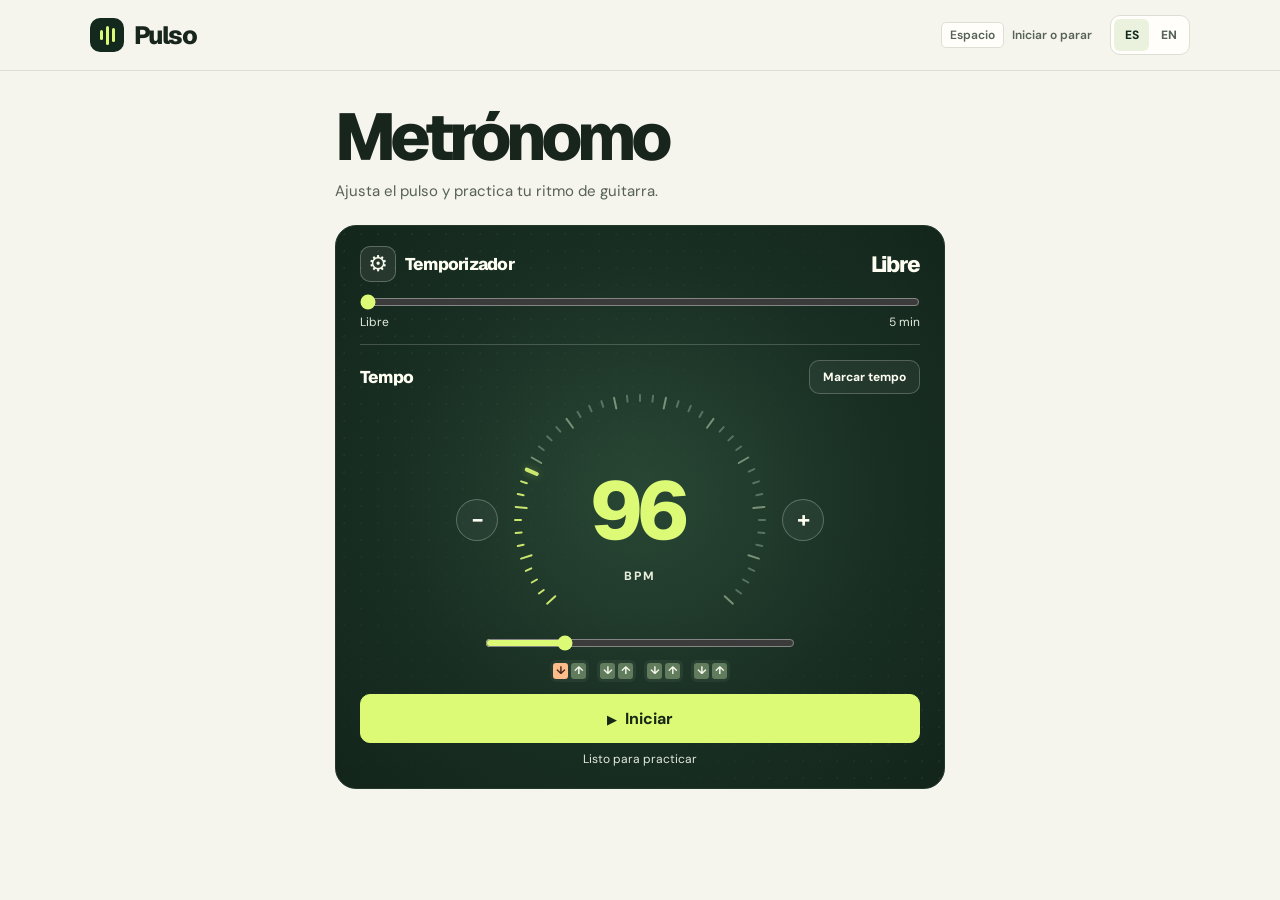
==== metronome.html @ c043bf54 "Standardize repository names and documentation in English" ====
<!doctype html>
<html lang="es">
<head>
<meta charset="utf-8">
<meta name="viewport" content="width=device-width,initial-scale=1">
<meta name="theme-color" content="#f5f4ed">
<title>Pulso — Metrónomo</title>
<link rel="stylesheet" href="navigation.css">
<link rel="preconnect" href="https://fonts.googleapis.com">
<link rel="preconnect" href="https://fonts.gstatic.com" crossorigin>
<link href="https://fonts.googleapis.com/css2?family=DM+Sans:wght@400;500;600;700&family=Geist:wght@400;600;700;800&display=swap" rel="stylesheet">
<style>
:root{color-scheme:light;--paper:#f5f4ed;--white:#fffefa;--ink:#18251c;--muted:#566256;--line:#dedfd4;--green:#14291e;--lime:#ddfa77;--soft:#eaf2dd;--orange:#ffbd8c}
*{box-sizing:border-box}body{margin:0;background:var(--paper);color:var(--ink);font-family:"DM Sans",system-ui,sans-serif}button,input,select{font:inherit;color:inherit}button,select,input[type=range]{cursor:pointer}button:focus-visible,input:focus-visible,select:focus-visible{outline:3px solid #628633;outline-offset:3px}button{border:1px solid var(--line);background:var(--white);border-radius:10px;font-weight:700;transition:background .15s,color .15s,border-color .15s}button:hover{border-color:#839279}button:disabled{cursor:default;opacity:.55}h1,h2,p{margin:0}h1,h2,.brand{font-family:Geist,system-ui,sans-serif}h1{font-size:clamp(42px,6vw,66px);font-weight:800;letter-spacing:-.075em;line-height:1.07}h2{font-size:21px;letter-spacing:-.045em;font-weight:800}.shell{width:min(1100px,calc(100% - 64px));margin:auto}.mast{border-bottom:1px solid var(--line)}.mast .shell{height:70px;display:flex;justify-content:space-between;align-items:center}.brand{font-weight:800;font-size:25px;letter-spacing:-.065em;display:flex;align-items:center;gap:10px}.logo{width:34px;height:34px;background:var(--green);border-radius:10px;display:flex;align-items:center;justify-content:center;gap:3px}.logo i{width:3px;border-radius:3px;height:10px;background:var(--lime)}.logo i:nth-child(2){height:19px}.logo i:nth-child(3){height:14px}.key{font-size:12px;color:var(--muted);font-weight:600;display:flex;gap:8px;align-items:center}kbd{font:inherit;background:var(--white);border:1px solid var(--line);border-radius:5px;padding:4px 8px}
main{padding:31px 0 42px}.intro{margin-bottom:24px}.intro p{margin-top:8px;color:var(--muted);font-size:15px}.card{background:var(--white);border:1px solid var(--line);border-radius:21px;padding:20px}.tempo{position:relative;isolation:isolate;overflow:hidden;background:radial-gradient(ellipse at 50% 48%,#294735 0%,#192f23 56%,#13251b 100%);color:#fffef2;border:1px solid #213829;display:flex;flex-direction:column;justify-content:space-between;padding:20px 24px}.tempo:before{content:"";position:absolute;inset:0;z-index:-1;background-image:radial-gradient(#ecffda 1px,transparent 1px);background-size:17px 17px;opacity:.065;mask-image:linear-gradient(135deg,#000,transparent 67%,#000)}.tempo header,.card header,.rhythm-head{display:flex;justify-content:space-between;align-items:center;gap:12px}.tempo h2{font-size:17px}.tap{padding:8px 13px;background:#ffffff0d;border-color:#ffffff38;color:#fffef2;font-size:12px}.tap:hover{background:#ffffff1a}.dial-row{display:flex;align-items:center;justify-content:center;gap:16px}.dial{width:252px;aspect-ratio:1;position:relative;display:grid;place-items:center;flex-shrink:0}.ring{position:absolute;inset:0;pointer-events:none}.tick{position:absolute;left:calc(50% - 1px);top:0;width:2px;height:100%;transform:rotate(var(--angle))}.tick:before{content:"";display:block;height:8px;background:#73927d;border-radius:2px;opacity:.66}.tick.major:before{height:13px;background:#a7bea0}.tick.passed:before{background:var(--lime);opacity:.9}.tick.current:before{height:15px;width:4px;margin-left:-1px;box-shadow:0 0 9px #ddfa7760}.dial-value{text-align:center;margin-top:3px;position:relative}.dial-value input{width:174px;text-align:center;display:block;border:0;border-radius:12px;background:transparent;color:var(--lime);font-family:Geist,sans-serif;font-size:81px;font-weight:800;letter-spacing:-.095em;line-height:1;padding:0 8px 0 0;appearance:textfield;cursor:text}.dial-value input::-webkit-inner-spin-button,.dial-value input::-webkit-outer-spin-button{appearance:none;margin:0}.dial-value span{display:block;font-size:12px;font-weight:800;letter-spacing:.17em;color:#e8eddc;margin-top:5px}.step{width:42px;height:42px;flex-shrink:0;border-radius:50%;background:#ffffff0b;border-color:#ffffff40;color:#fffef2;font-size:23px;line-height:1}.step:hover{background:#ffffff20}.tempo-range{display:block;width:min(310px,100%);margin:-10px auto 18px;accent-color:var(--lime);height:14px}.play{background:var(--lime);border-color:var(--lime);color:#172716;width:100%;padding:13px;font-size:16px;min-height:49px}.play:hover{background:#edffa9;border-color:#edffa9}.play-icon{display:inline-block;margin-right:8px;font-size:13px}.card label.title,.label{display:block;font-size:12px;font-weight:700;color:var(--muted);margin-bottom:6px}.config{display:grid;grid-template-columns:1fr 1.25fr;gap:12px;margin-top:15px}select{width:100%;min-height:38px;border:1px solid var(--line);border-radius:9px;background:#f7f8f2;padding:4px 8px;font-weight:700;font-size:14px}.quick{display:grid;grid-auto-flow:column;grid-auto-columns:1fr;gap:5px}.quick button{min-height:33px;font-size:12px;padding:4px;white-space:nowrap}.quick button[aria-pressed=true]{background:var(--soft);border-color:#a8ba96;color:#284220}.count{margin-top:13px}.time{font-size:22px;font-family:Geist,sans-serif;font-weight:800;letter-spacing:-.05em;font-variant-numeric:tabular-nums}.sound-row{display:grid;grid-template-columns:minmax(90px,.8fr) 1fr auto;align-items:end;gap:10px;margin-top:9px}.sound-row select{min-height:33px}.volume{width:100%;accent-color:#365b36;height:18px;margin:0 0 7px;display:block}.mute{font-size:11px;min-height:33px;padding:4px 8px}.rhythm{margin-top:16px}.rhythm-head{align-items:flex-start}.rhythm-head p{font-size:13px;color:var(--muted);margin-top:4px}.rhythm-head select{width:auto;min-height:34px}.pattern{display:grid;grid-template-columns:repeat(var(--groups),minmax(0,1fr));gap:10px;margin-top:14px}.beat{display:grid;gap:4px;grid-template-columns:repeat(var(--sub),minmax(0,1fr));background:#f2f4eb;padding:5px;border-radius:11px}.cell{position:relative;min-width:0;min-height:47px;padding:3px 1px;display:grid;align-content:center;justify-items:center;gap:1px;background:#fffefa;color:#4f624f;border-color:#e0e4d8;border-radius:7px}.cell .count-label{font-size:10px;font-weight:800}.cell .stroke{font-size:19px;line-height:1}.cell[data-mode=2]{background:var(--orange);color:#452918;border-color:#f2a875}.cell[data-mode=0]{background:transparent;border-style:dashed;color:#5f6a5c}.cell.active{outline:2px solid #33592b;outline-offset:-2px;background:var(--lime);color:#1b321b}.legend{display:flex;flex-wrap:wrap;gap:6px 15px;align-items:center;font-size:11px;color:var(--muted);margin-top:10px}.legend b{color:var(--ink);font-size:15px;margin-right:3px}.legend .accent{color:#884718}.status{color:#e3ebdd;font-size:12px;text-align:center;margin-top:8px;min-height:17px}.sr{position:absolute;width:1px;height:1px;overflow:hidden;clip-path:inset(50%);white-space:nowrap}
@media(max-width:900px){.shell{width:calc(100% - 40px)}.dial-row{gap:9px}.dial{width:215px}.dial-value input{font-size:70px;width:151px}.tempo,.card{padding:16px}.pattern{grid-template-columns:repeat(var(--compact),minmax(0,1fr))}}
@media(max-width:690px){.shell{width:calc(100% - 28px)}.mast .shell{height:57px}.key{display:none}main{padding-top:22px}.intro{margin-bottom:17px}.dial{width:231px}.tempo-range{margin-top:-8px}.rhythm{margin-top:12px}.rhythm-head{flex-wrap:wrap}.pattern{grid-template-columns:repeat(var(--mobile),minmax(0,1fr));gap:6px}.beat{padding:4px}.cell{min-height:42px}}
@media(max-width:360px){.dial{width:191px}.dial-value input{font-size:60px;width:135px}.step{width:35px;height:35px}.quick button{font-size:11px}}
.cell[data-mode="0"].active{background:#d6ddd1;color:#3e4e3e;outline-color:#788876}
.tempo .tempo-range{margin-bottom:10px}
.pattern-preview{display:flex;flex-wrap:wrap;justify-content:center;gap:5px 8px;max-width:100%;margin:0 auto 12px}
.preview-beat{display:flex;gap:3px;padding:3px;background:#ffffff0c;border-radius:6px}
.preview-step{display:grid;place-items:center;width:15px;height:16px;border-radius:3px;background:#607c5d;color:#f5f8eb;font-size:11px;font-weight:800;line-height:1}
.preview-step[data-mode="0"]{background:#394741;color:#9aa59f}
.preview-step[data-mode="2"]{background:var(--orange);color:#452918}
.preview-step.active{background:var(--lime);color:#1b321b;box-shadow:0 0 0 1px #efffb6}
.preview-step[data-mode="0"].active{background:#66746c;color:#e3e8e3;box-shadow:0 0 0 1px #8f9c93}
.pattern[data-custom="true"] .cell{min-height:57px}
.pattern[data-custom="true"] .cell[data-mode="1"]:not(.active){background:#ddedc7;border-color:#88a575;color:#294724}
.pattern[data-custom="true"] .cell[data-mode="0"]:not(.active){background:#edf0e9;border-color:#a8b2a1;color:#586454}
.cell::after{display:none;content:attr(data-symbol);font-size:11px;line-height:1;font-weight:800}
.pattern[data-custom="true"] .cell::after{display:block}
.drum-control{display:flex;align-items:center;gap:8px;margin-top:13px;font-size:13px;font-weight:700;cursor:pointer}
.drum-control input{width:17px;height:17px;margin:0;accent-color:#365b36;cursor:pointer}
.save-row{display:flex;flex-wrap:wrap;align-items:center;gap:10px;margin-top:12px}
.save-row[hidden]{display:none}
.save-row button{padding:7px 11px;background:var(--soft);border-color:#a8ba96;font-size:13px}
.save-row span{color:var(--muted);font-size:12px}
.session-timer{margin-bottom:15px;padding-bottom:14px;border-bottom:1px solid #ffffff30}
.session-timer header{margin-bottom:8px}
.duration-range{display:block;width:100%;height:24px;margin:0;accent-color:var(--lime)}
.duration-range:disabled{cursor:default;opacity:.6}
.duration-scale{display:flex;justify-content:space-between;color:#e3ebdd;font-size:12px}
.count-card .quick{margin-top:12px}
main.shell{max-width:610px}
.timer-title{display:flex;align-items:center;gap:9px}
.settings-button{display:grid;place-items:center;width:36px;height:36px;padding:0;background:#ffffff13;color:#f7f8ea;border-color:#ffffff40}
.settings-button span{font-size:22px;line-height:1}
.settings-button:hover{background:#ffffff26;border-color:#ffffff80}
.settings{width:min(740px,calc(100% - 28px));max-width:none;max-height:calc(100% - 28px);padding:20px;border:1px solid var(--line);border-radius:21px;background:var(--paper);color:var(--ink);box-shadow:0 18px 70px #101d1850;overscroll-behavior:contain}
.settings::backdrop{background:#101e17a6}
.settings-header{display:flex;justify-content:space-between;align-items:center;gap:12px;margin-bottom:14px}
.settings-header h2{font-size:27px}
.settings-close{padding:8px 13px;font-size:13px}
.settings-grid{display:grid;grid-template-columns:repeat(2,minmax(0,1fr));gap:12px}
.settings .card{padding:16px}
.settings-sound{grid-column:1/-1}
@media(max-width:630px){.settings{padding:14px}.settings-grid{grid-template-columns:1fr}.settings .card{padding:13px}}
@media(prefers-reduced-motion:reduce){button{transition:none}}
</style>
</head>
<body>
<header class="mast">
  <div class="shell">
    <a class="brand" href="index.html" data-page="index.html" data-i18n-label="home" aria-label="Inicio de Pulso"><span class="logo" aria-hidden="true"><i></i><i></i><i></i></span>Pulso</a>
    <div class="header-controls">
    <span class="key"><kbd data-i18n="space">Espacio</kbd><span data-i18n="shortcut">Iniciar o parar</span></span>
    <div class="languages" role="group" aria-label="Idioma" data-i18n-label="language">
      <button type="button" data-language="es" lang="es" aria-label="Español" aria-pressed="true">ES</button>
      <button type="button" data-language="en" lang="en" aria-label="English" aria-pressed="false">EN</button>
    </div>
    </div>
  </div>
</header>
<main class="shell">
<div class="intro"><h1 data-i18n="metronome">Metrónomo</h1><p data-i18n="practice">Ajusta el pulso y practica tu ritmo de guitarra.</p></div>
<section class="tempo card" aria-labelledby="tempo-heading">
<div class="session-timer" role="group" aria-labelledby="timer-heading">
<header><div class="timer-title"><button type="button" class="settings-button" id="open-settings" aria-label="Abrir configuración" data-i18n-label="openSettings" aria-haspopup="dialog" aria-controls="settings"><span aria-hidden="true">⚙</span></button><h2 id="timer-heading" data-i18n="timer">Temporizador</h2></div><output class="time" id="remaining" for="duration-range" aria-label="Tiempo restante" data-i18n-label="remaining" aria-live="off">Libre</output></header>
<input type="range" class="duration-range" id="duration-range" min="0" max="300" step="15" value="0" aria-label="Duración de la sesión" data-i18n-label="duration" aria-valuetext="Libre">
<div class="duration-scale" aria-hidden="true"><span data-i18n="free">Libre</span><span>5 min</span></div>
</div>
<header><h2 id="tempo-heading" data-i18n="tempo">Tempo</h2><button class="tap" id="tap" data-i18n="tap">Marcar tempo</button></header>
<div class="dial-row"><button class="step" id="slower" aria-label="Bajar un BPM" data-i18n-label="slower">−</button><div class="dial"><div class="ring" id="ring" aria-hidden="true"></div><label class="dial-value"><input type="number" id="bpm" min="30" max="300" inputmode="numeric" value="96" aria-label="Tempo en BPM" data-i18n-label="bpm"><span aria-hidden="true">BPM</span></label></div><button class="step" id="faster" aria-label="Subir un BPM" data-i18n-label="faster">+</button></div>
<input type="range" id="tempo-range" class="tempo-range" min="30" max="300" value="96" aria-label="Ajustar el tempo" data-i18n-label="adjustTempo">
<div id="pattern-preview" class="pattern-preview" aria-hidden="true"></div>
<button id="play" class="play"><span class="play-icon" aria-hidden="true">▶</span><span data-i18n="start">Iniciar</span></button>
<p id="status" class="status" role="status" data-i18n="ready">Listo para practicar</p>
</section>
</main>
<dialog id="settings" class="settings" aria-labelledby="settings-heading">
<header class="settings-header">
<h2 id="settings-heading" data-i18n="settings">Configuración</h2>
<form method="dialog"><button class="settings-close" autofocus data-i18n="close">Cerrar</button></form>
</header>
<div class="settings-grid">
<section class="card" aria-labelledby="time-signature-heading">
<header><h2 id="time-signature-heading" data-i18n="meterAndSubdivision">Compás y subdivisión</h2></header>
<div class="config">
<label><span class="title" data-i18n="meter">Compás</span><select id="meter"><option>2/4</option><option>3/4</option><option selected>4/4</option><option>5/4</option><option>7/4</option><option>6/8</option><option>7/8</option><option>9/8</option><option>12/8</option></select></label>
<label><span class="title" data-i18n="subdivision">Subdivisión</span><select id="division"><option value="1">Un clic por pulso</option><option value="2" selected>Dos por pulso</option><option value="3">Tres por pulso</option><option value="4">Cuatro por pulso</option></select></label>
</div>
</section>
<section class="card count-card" aria-labelledby="count-heading">
<h2 id="count-heading" data-i18n="countIn">Cuenta de entrada</h2>
<div class="quick" id="counts" role="group" aria-label="Cuenta de entrada" data-i18n-label="countIn"><button data-value="0" aria-pressed="false" data-i18n="noCount">Sin cuenta</button><button data-value="3" aria-pressed="false" data-i18n="threeBeats">3 pulsos</button><button data-value="4" aria-pressed="true" data-i18n="fourBeats">4 pulsos</button></div>
</section>
<section class="card settings-sound" aria-labelledby="sound-heading">
<header><h2 id="sound-heading" data-i18n="sound">Sonido</h2></header>
<div class="sound-row"><label><span class="sr" data-i18n="tone">Timbre</span><select id="tone"><option value="wood" data-i18n="wood">Madera</option><option value="click" data-i18n="click">Clic</option><option value="digital" data-i18n="digital">Digital</option></select></label><label><span class="sr" data-i18n="volume">Volumen</span><input id="volume" type="range" min="0" max="100" value="67" class="volume"></label><button id="mute" class="mute" aria-pressed="false" data-i18n="mute">Silenciar</button></div>
<label class="drum-control"><input id="drums" type="checkbox"> <span data-i18n="drums">Batería de acompañamiento</span></label>
</section>
</div>
<section class="card rhythm" aria-labelledby="rhythm-heading">
<div class="rhythm-head"><div><h2 id="rhythm-heading" data-i18n="pattern">Patrón de guitarra</h2><p data-i18n="patternHelp">Toca una casilla para alternar entre clic, acento y silencio.</p></div>
<label><span class="sr" data-i18n="preset">Patrón predefinido</span><select id="preset"><option value="all" data-i18n="all">Todos los golpes</option><option value="down" data-i18n="downOnly">Solo púa ↓</option><option value="up" data-i18n="upOnly">Solo contrapúa ↑</option><option value="custom" data-i18n="custom">Personalizado</option></select></label></div>
<div id="pattern" class="pattern"></div>
<div class="save-row" id="save-row" hidden><button id="save-pattern" data-i18n="save">Guardar patrón</button><span id="save-status" role="status"></span></div>
<div class="legend"><span><b>↓</b> <span data-i18n="downstroke">Púa</span></span><span><b>↑</b> <span data-i18n="upstroke">Contrapúa</span></span><span><b>✓</b> <span data-i18n="click">Clic</span></span><span><b class="accent">●</b> <span data-i18n="accent">Acento</span></span><span><b>−</b> <span data-i18n="silence">Silencio</span></span></div>
</section>
</dialog>
<script src="i18n.js"></script>
<script>
const $ = id => document.getElementById(id);
const bpmInput = $('bpm');
const slider = $('tempo-range');
const status = $('status');
const remaining = $('remaining');
const durationRange = $('duration-range');
const playButton = $('play');
const settings = $('settings');
const ticks = Array.from({length: 45}, (_, index) => {
  const tick = document.createElement('i');
  tick.className = 'tick' + (index % 4 === 0 ? ' major' : '');
  tick.style.setProperty('--angle', (index * 6 - 132) + 'deg');
  $('ring').append(tick);
  return tick;
});
let bpm = 96;
let duration = 0;
let countIn = 4;
let lastTap = 0;
let tapIntervals = [];
let modes = [];
let cells = [];
let previewSteps = [];
const patternDrafts = new Map();
const patternStorageKey = 'pulso.patterns.v1';
let savedPatterns = {};
try {
  const stored = JSON.parse(localStorage.getItem(patternStorageKey));
  if (stored && typeof stored === 'object' && !Array.isArray(stored)) savedPatterns = stored;
} catch {
  // The pattern editor also works when browser storage is unavailable.
}
let audio;
let output;
let drumNoise;
let session;
let startRequest = 0;
let activeStep;

function setTempo(raw) {
  if (raw !== '' && Number.isFinite(Number(raw))) {
    bpm = Math.max(30, Math.min(300, Math.round(Number(raw))));
  }
  bpmInput.value = slider.value = bpm;
  const position = Math.round((bpm - 30) / 270 * (ticks.length - 1));
  ticks.forEach((tick, index) => {
    tick.classList.toggle('passed', index <= position);
    tick.classList.toggle('current', index === position);
  });
}
function pulseCount() {
  const meter = $('meter').value;
  return {'6/8': 2, '9/8': 3, '12/8': 4}[meter] ?? Number(meter.split('/')[0]);
}
function isCompoundMeter() {
  return ['6/8', '9/8', '12/8'].includes($('meter').value);
}
function subdivisionLabels() {
  const meter = $('meter').value;
  const labels = [t('onePerBeat'), t('eighth'), t('triplets'), t('sixteenth')];
  if (isCompoundMeter()) {
    labels.splice(1, 3, t('twoPerBeat'), t('compoundEighth'), t('fourPerBeat'));
  }
  if (meter === '7/8') labels.splice(1, 3, t('sixteenthPair'), t('threePerBeat'), t('thirtySecond'));
  Array.from($('division').options).forEach((option, index) => option.text = labels[index]);
}
function setCell(index, mode) {
  modes[index] = mode;
  cells[index].dataset.mode = mode;
  previewSteps[index].dataset.mode = mode;
  cells[index].dataset.symbol = ['−', '✓', '●'][mode];
  labelCell(index);
}
function labelCell(index) {
  const cell = cells[index];
  const sub = Number($('division').value);
  cell.setAttribute('aria-label', t('step', {
    beat: Math.floor(index / sub) + 1,
    slot: index % sub + 1,
    direction: t(cell.dataset.direction).toLocaleLowerCase(pulsoLanguage),
    sound: t(['silence', 'click', 'accent'][modes[index]]).toLocaleLowerCase(pulsoLanguage)
  }));
}
function labelPattern() {
  const sub = Number($('division').value);
  const ternary = pulsoLanguage === 'es' ? ['la', 'li'] : isCompoundMeter() ? ['&', 'a'] : ['trip', 'let'];
  const syllables = {2: ['&'], 3: ternary, 4: ['e', '&', 'a']};
  cells.forEach((cell, index) => {
    const slot = index % sub;
    cell.firstElementChild.textContent = slot ? syllables[sub][slot - 1] : Math.floor(index / sub) + 1;
    labelCell(index);
  });
}
function showActiveStep(index) {
  cells[activeStep]?.classList.remove('active');
  previewSteps[activeStep]?.classList.remove('active');
  activeStep = index;
  cells[index]?.classList.add('active');
  previewSteps[index]?.classList.add('active');
}
function patternKey() {
  return $('meter').value + ':' + $('division').value;
}
function syncPatternEditor(message = '') {
  const custom = $('preset').value === 'custom';
  $('pattern').dataset.custom = String(custom);
  $('save-row').hidden = !custom;
  setCopy($('save-status'), custom ? message : '');
}
function renderPattern() {
  const pulses = pulseCount();
  const sub = Number($('division').value);
  const preset = $('preset');
  const key = patternKey();
  const stored = savedPatterns[key];
  const saved = Array.isArray(stored) && stored.length === pulses * sub
    && stored.every(mode => mode === 0 || mode === 1 || mode === 2) ? stored : undefined;
  const draft = patternDrafts.get(key);
  const customModes = preset.value === 'custom' ? draft ?? saved ?? Array(pulses * sub).fill(0) : undefined;
  syncPatternEditor(draft ? 'unsaved' : saved ? 'saved' : '');
  const pattern = $('pattern');
  const preview = $('pattern-preview');
  pattern.replaceChildren();
  preview.replaceChildren();
  pattern.style.setProperty('--groups', pulses);
  pattern.style.setProperty('--compact', pulses <= 4 ? pulses : Math.ceil(pulses / 2));
  pattern.style.setProperty('--mobile', pulses === 3 ? 3 : 2);
  modes = [];
  cells = [];
  previewSteps = [];
  for (let beat = 0; beat < pulses; beat++) {
    const group = document.createElement('div');
    group.className = 'beat';
    group.style.setProperty('--sub', sub);
    const previewBeat = document.createElement('div');
    previewBeat.className = 'preview-beat';
    for (let slot = 0; slot < sub; slot++) {
      const index = beat * sub + slot;
      const upstroke = sub > 1 && (sub === 3 ? index % 2 === 1 : slot % 2 === 1);
      const cell = document.createElement('button');
      cell.className = 'cell';
      cell.dataset.direction = upstroke ? 'upstroke' : 'downstroke';
      const countLabel = document.createElement('span');
      countLabel.className = 'count-label';
      const stroke = document.createElement('span');
      stroke.className = 'stroke';
      stroke.textContent = upstroke ? '↑' : '↓';
      cell.append(countLabel, stroke);
      cells.push(cell);
      const previewStep = document.createElement('span');
      previewStep.className = 'preview-step';
      previewStep.textContent = stroke.textContent;
      previewSteps.push(previewStep);
      previewBeat.append(previewStep);
      const audible = preset.value === 'up' ? upstroke : preset.value !== 'down' || !upstroke;
      setCell(index, customModes?.[index] ?? (audible ? (index === 0 ? 2 : 1) : 0));
      cell.addEventListener('click', () => {
        setCell(index, (modes[index] + 1) % 3);
        preset.value = 'custom';
        patternDrafts.set(key, modes.slice());
        syncPatternEditor('unsaved');
      });
      group.append(cell);
    }
    pattern.append(group);
    preview.append(previewBeat);
  }
  labelPattern();
  showActiveStep(activeStep);
}
function formatTime(seconds) {
  return Math.floor(seconds / 60) + ':' + String(seconds % 60).padStart(2, '0');
}
function labelDuration() {
  durationRange.setAttribute('aria-valuetext', duration ? t('seconds', {seconds: duration}) : t('free'));
}
function changeVolume() {
  if (output) output.gain.setTargetAtTime($('mute').getAttribute('aria-pressed') === 'true' ? 0 : Number($('volume').value) / 100, audio.currentTime, .012);
}
function clickAt(time, strength) {
  if (!strength) return;
  const options = {wood: ['sine', 820, .051], click: ['triangle', 1100, .026], digital: ['square', 520, .044]};
  const [type, frequency, decay] = options[$('tone').value];
  const oscillator = audio.createOscillator();
  const envelope = audio.createGain();
  oscillator.type = type;
  oscillator.frequency.setValueAtTime(frequency * (strength === 2 ? 1.54 : strength === 3 ? .73 : 1), time);
  if (type === 'sine') oscillator.frequency.exponentialRampToValueAtTime(frequency * .49, time + decay);
  envelope.gain.setValueAtTime(.001, time);
  envelope.gain.exponentialRampToValueAtTime(strength === 2 ? .38 : strength === 3 ? .11 : .22, time + .003);
  envelope.gain.exponentialRampToValueAtTime(.001, time + decay);
  oscillator.connect(envelope);
  envelope.connect(output);
  oscillator.start(time);
  oscillator.stop(time + decay);
}
function drumHit(time, instrument) {
  const [peak, decay] = {
    kick: [.50, .14],
    snare: [.23, .095],
    hat: [.085, .034]
  }[instrument];
  const envelope = audio.createGain();
  envelope.gain.setValueAtTime(peak, time);
  envelope.gain.exponentialRampToValueAtTime(.001, time + decay);
  envelope.connect(output);

  let source;
  if (instrument === 'kick') {
    source = audio.createOscillator();
    source.frequency.setValueAtTime(145, time);
    source.frequency.exponentialRampToValueAtTime(46, time + .075);
    source.connect(envelope);
  } else {
    if (!drumNoise) {
      drumNoise = audio.createBuffer(1, Math.ceil(audio.sampleRate * .12), audio.sampleRate);
      const samples = drumNoise.getChannelData(0);
      for (let i = 0; i < samples.length; i++) samples[i] = Math.random() * 2 - 1;
    }
    const filter = audio.createBiquadFilter();
    filter.type = instrument === 'hat' ? 'highpass' : 'bandpass';
    filter.frequency.value = instrument === 'hat' ? 7000 : 1650;
    filter.Q.value = .7;
    source = audio.createBufferSource();
    source.buffer = drumNoise;
    source.connect(filter);
    filter.connect(envelope);
  }
  source.start(time);
  source.stop(time + decay);
}
function drumAt(time, index, sub) {
  const beat = Math.floor(index / sub);
  const slot = index % sub;
  if (slot === 0) drumHit(time, beat % 2 === 0 ? 'kick' : 'snare');
  if (slot === 0 || slot === Math.floor(sub / 2)) drumHit(time, 'hat');
}
function setTransport(running) {
  playButton.firstElementChild.textContent = running ? '■' : '▶';
  setCopy(playButton.lastElementChild, running ? 'stop' : 'start');
  durationRange.disabled = running;
  document.querySelectorAll('#counts button, #meter, #division').forEach(control => control.disabled = running);
}
function stop(finished = false) {
  startRequest++;
  if (session) {
    clearInterval(session.scheduler);
    cancelAnimationFrame(session.frame);
  }
  session = undefined;
  if (output) { output.disconnect(); output = undefined; }
  showActiveStep(undefined);
  setTransport(false);
  setCopy(status, finished ? 'finished' : 'ready');
  remaining.textContent = duration ? formatTime(finished ? 0 : duration) : t('free');
}
function schedule() {
  const now = audio.currentTime;
  const current = session;
  const beatLength = 60 / bpm;
  const sub = Number($('division').value);
  if (current.next < now) current.next = now + .01;
  while (current.next < now + .10) {
    const time = current.next;
    if (current.counted < countIn) {
      clickAt(time, current.counted === 0 ? 2 : 1);
      current.events.push({time, count: ++current.counted});
      current.next += beatLength;
      continue;
    }
    if (current.first === undefined) {
      current.first = time;
      current.end = duration ? time + duration : Infinity;
    }
    if (time >= current.end) break;
    const index = current.index++ % modes.length;
    const mode = modes[index];
    clickAt(time, mode === 1 && index % sub !== 0 ? 3 : mode);
    if ($('drums').checked) drumAt(time, index, sub);
    current.events.push({time, index});
    current.next += beatLength / sub;
  }
  if (now >= current.end) stop(true);
}
function animate() {
  const current = session;
  const now = audio.currentTime;
  while (current.events.length && current.events[0].time <= now) {
    const event = current.events.shift();
    if (event.count) {
      setCopy(status, 'countProgress', {current: event.count, total: countIn});
    } else {
      if (status.dataset.i18n !== 'playing') setCopy(status, 'playing');
      showActiveStep(event.index);
    }
  }
  if (duration && now >= current.first) {
    const time = formatTime(Math.max(0, Math.ceil(current.end - now)));
    if (remaining.textContent !== time) remaining.textContent = time;
  }
  current.frame = requestAnimationFrame(animate);
}
async function toggle() {
  if (session || playButton.dataset.starting) {
    stop();
    delete playButton.dataset.starting;
    return;
  }
  const request = ++startRequest;
  playButton.dataset.starting = String(request);
  try {
    audio ??= new (window.AudioContext || window.webkitAudioContext)();
    await audio.resume();
    if (request !== startRequest) return;
    output = audio.createGain();
    output.gain.value = 0;
    output.connect(audio.destination);
    changeVolume();
    session = {next: audio.currentTime + .06, counted: 0, index: 0, events: [], end: Infinity};
    setTransport(true);
    remaining.textContent = duration ? formatTime(duration) : t('free');
    setCopy(status, countIn ? 'prepare' : 'playing');
    schedule();
    session.scheduler = setInterval(schedule, 25);
    session.frame = requestAnimationFrame(animate);
  } catch {
    if (request === startRequest) {
      stop();
      setCopy(status, 'audioError');
    }
  } finally {
    if (playButton.dataset.starting === String(request)) delete playButton.dataset.starting;
  }
}
bpmInput.addEventListener('change', () => setTempo(bpmInput.value));
slider.addEventListener('input', () => setTempo(slider.value));
$('slower').addEventListener('click', () => setTempo(bpm - 1));
$('faster').addEventListener('click', () => setTempo(bpm + 1));
$('tap').addEventListener('click', () => {
  const now = performance.now();
  const interval = now - lastTap;
  if (!lastTap || interval > 2300) tapIntervals = [];
  else if (interval >= 150) {
    tapIntervals.push(interval);
    if (tapIntervals.length > 4) tapIntervals.shift();
    setTempo(60000 * tapIntervals.length / tapIntervals.reduce((a, b) => a + b));
  }
  lastTap = now;
});
$('meter').addEventListener('change', () => { subdivisionLabels(); renderPattern(); });
$('division').addEventListener('change', renderPattern);
$('preset').addEventListener('change', renderPattern);
$('save-pattern').addEventListener('click', () => {
  const key = patternKey();
  const updated = {...savedPatterns, [key]: modes.slice()};
  try {
    localStorage.setItem(patternStorageKey, JSON.stringify(updated));
    savedPatterns = updated;
    patternDrafts.delete(key);
    syncPatternEditor('saved');
  } catch {
    syncPatternEditor('saveError');
  }
});
durationRange.addEventListener('input', () => {
  duration = Number(durationRange.value);
  remaining.textContent = duration ? formatTime(duration) : t('free');
  labelDuration();
});
$('counts').addEventListener('click', event => {
  const selected = event.target.closest('button');
  if (!selected) return;
  $('counts').querySelectorAll('button').forEach(button => button.setAttribute('aria-pressed', String(button === selected)));
  countIn = Number(selected.dataset.value);
});
$('volume').addEventListener('input', changeVolume);
$('mute').addEventListener('click', event => {
  const muted = event.currentTarget.getAttribute('aria-pressed') === 'true';
  event.currentTarget.setAttribute('aria-pressed', String(!muted));
  setCopy(event.currentTarget, muted ? 'mute' : 'unmute');
  changeVolume();
});
$('open-settings').addEventListener('click', () => settings.showModal());
playButton.addEventListener('click', toggle);
window.addEventListener('keydown', event => {
  if (settings.open || event.code !== 'Space' || event.repeat || event.target.closest('a, input, button, select, textarea, [contenteditable]')) return;
  event.preventDefault();
  toggle();
});
setTempo(bpm);
renderPattern();
initLanguage(() => {
  document.title = 'Pulso — ' + t('metronome');
  subdivisionLabels();
  labelDuration();
  if (!duration) remaining.textContent = t('free');
  labelPattern();
});
</script>
</body>
</html>
---- navigation.css ----
.brand{color:inherit;text-decoration:none}
.header-controls{display:flex;align-items:center;gap:18px}
.languages{display:flex;gap:2px;padding:3px;border:1px solid var(--line);border-radius:10px;background:var(--white)}
.languages button{min-width:35px;min-height:32px;padding:3px 6px;border:0;border-radius:6px;background:transparent;color:var(--muted);font-size:12px;font-weight:800}
.languages button[aria-pressed="true"]{background:var(--soft);color:var(--green)}
.languages button:hover:not([aria-pressed="true"]){background:var(--paper)}
.brand:focus-visible,.app-tile:focus-visible,.languages button:focus-visible{outline:3px solid #628633;outline-offset:3px}
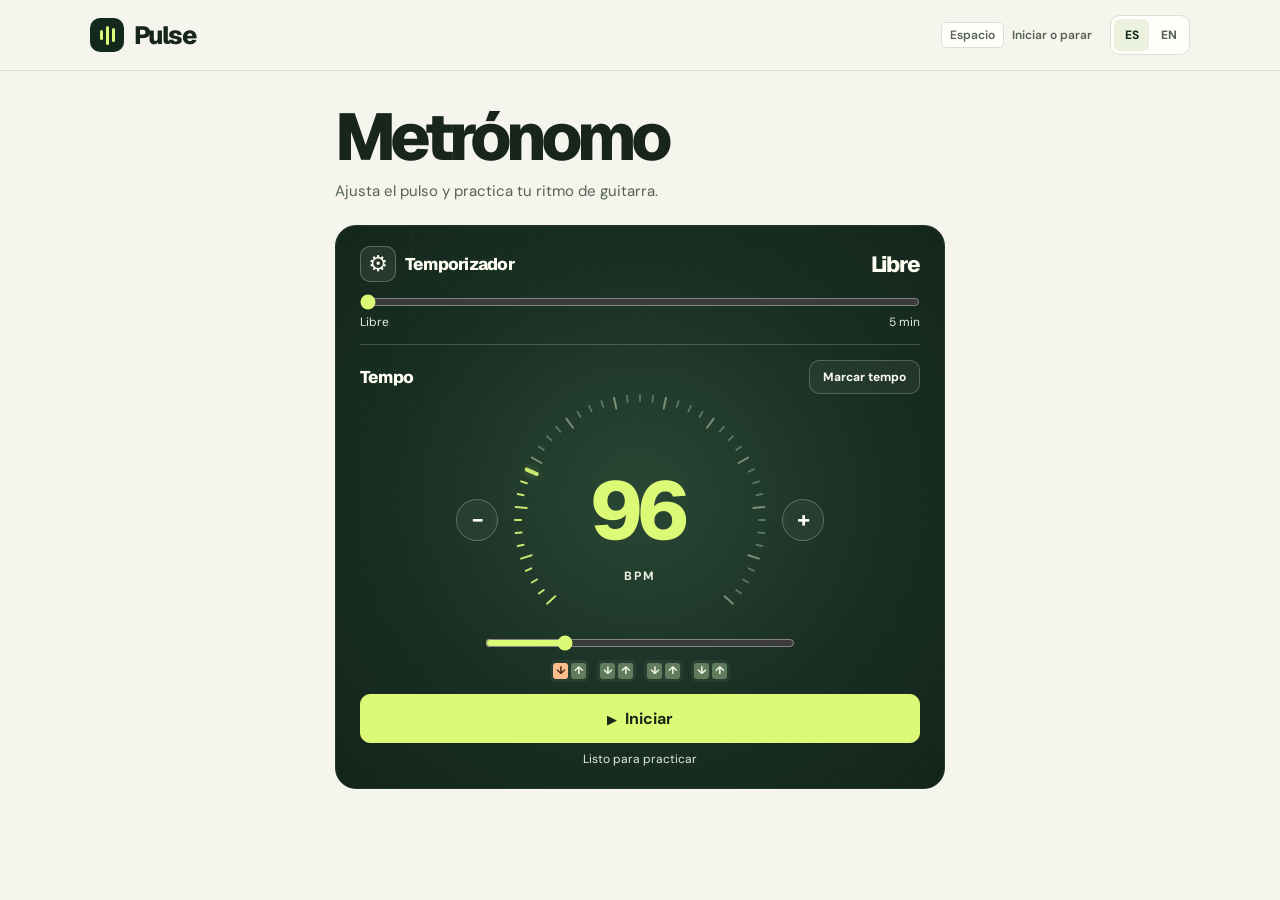
==== commit 1210ac87: "Use Pulse as the app name in both languages" ====
--- a/metronome.html
+++ b/metronome.html
@@ -4,7 +4,7 @@
 <meta charset="utf-8">
 <meta name="viewport" content="width=device-width,initial-scale=1">
 <meta name="theme-color" content="#f5f4ed">
-<title>Pulso — Metrónomo</title>
+<title>Pulse — Metrónomo</title>
 <link rel="stylesheet" href="navigation.css">
 <link rel="preconnect" href="https://fonts.googleapis.com">
 <link rel="preconnect" href="https://fonts.gstatic.com" crossorigin>
@@ -62,7 +62,7 @@
 <body>
 <header class="mast">
   <div class="shell">
-    <a class="brand" href="index.html" data-page="index.html" data-i18n-label="home" aria-label="Inicio de Pulso"><span class="logo" aria-hidden="true"><i></i><i></i><i></i></span>Pulso</a>
+    <a class="brand" href="index.html" data-page="index.html" data-i18n-label="home" aria-label="Inicio de Pulse"><span class="logo" aria-hidden="true"><i></i><i></i><i></i></span>Pulse</a>
     <div class="header-controls">
     <span class="key"><kbd data-i18n="space">Espacio</kbd><span data-i18n="shortcut">Iniciar o parar</span></span>
     <div class="languages" role="group" aria-label="Idioma" data-i18n-label="language">
@@ -200,13 +200,13 @@
   cell.setAttribute('aria-label', t('step', {
     beat: Math.floor(index / sub) + 1,
     slot: index % sub + 1,
-    direction: t(cell.dataset.direction).toLocaleLowerCase(pulsoLanguage),
-    sound: t(['silence', 'click', 'accent'][modes[index]]).toLocaleLowerCase(pulsoLanguage)
+    direction: t(cell.dataset.direction).toLocaleLowerCase(pulseLanguage),
+    sound: t(['silence', 'click', 'accent'][modes[index]]).toLocaleLowerCase(pulseLanguage)
   }));
 }
 function labelPattern() {
   const sub = Number($('division').value);
-  const ternary = pulsoLanguage === 'es' ? ['la', 'li'] : isCompoundMeter() ? ['&', 'a'] : ['trip', 'let'];
+  const ternary = pulseLanguage === 'es' ? ['la', 'li'] : isCompoundMeter() ? ['&', 'a'] : ['trip', 'let'];
   const syllables = {2: ['&'], 3: ternary, 4: ['e', '&', 'a']};
   cells.forEach((cell, index) => {
     const slot = index % sub;
@@ -513,7 +513,7 @@
 setTempo(bpm);
 renderPattern();
 initLanguage(() => {
-  document.title = 'Pulso — ' + t('metronome');
+  document.title = 'Pulse — ' + t('metronome');
   subdivisionLabels();
   labelDuration();
   if (!duration) remaining.textContent = t('free');
